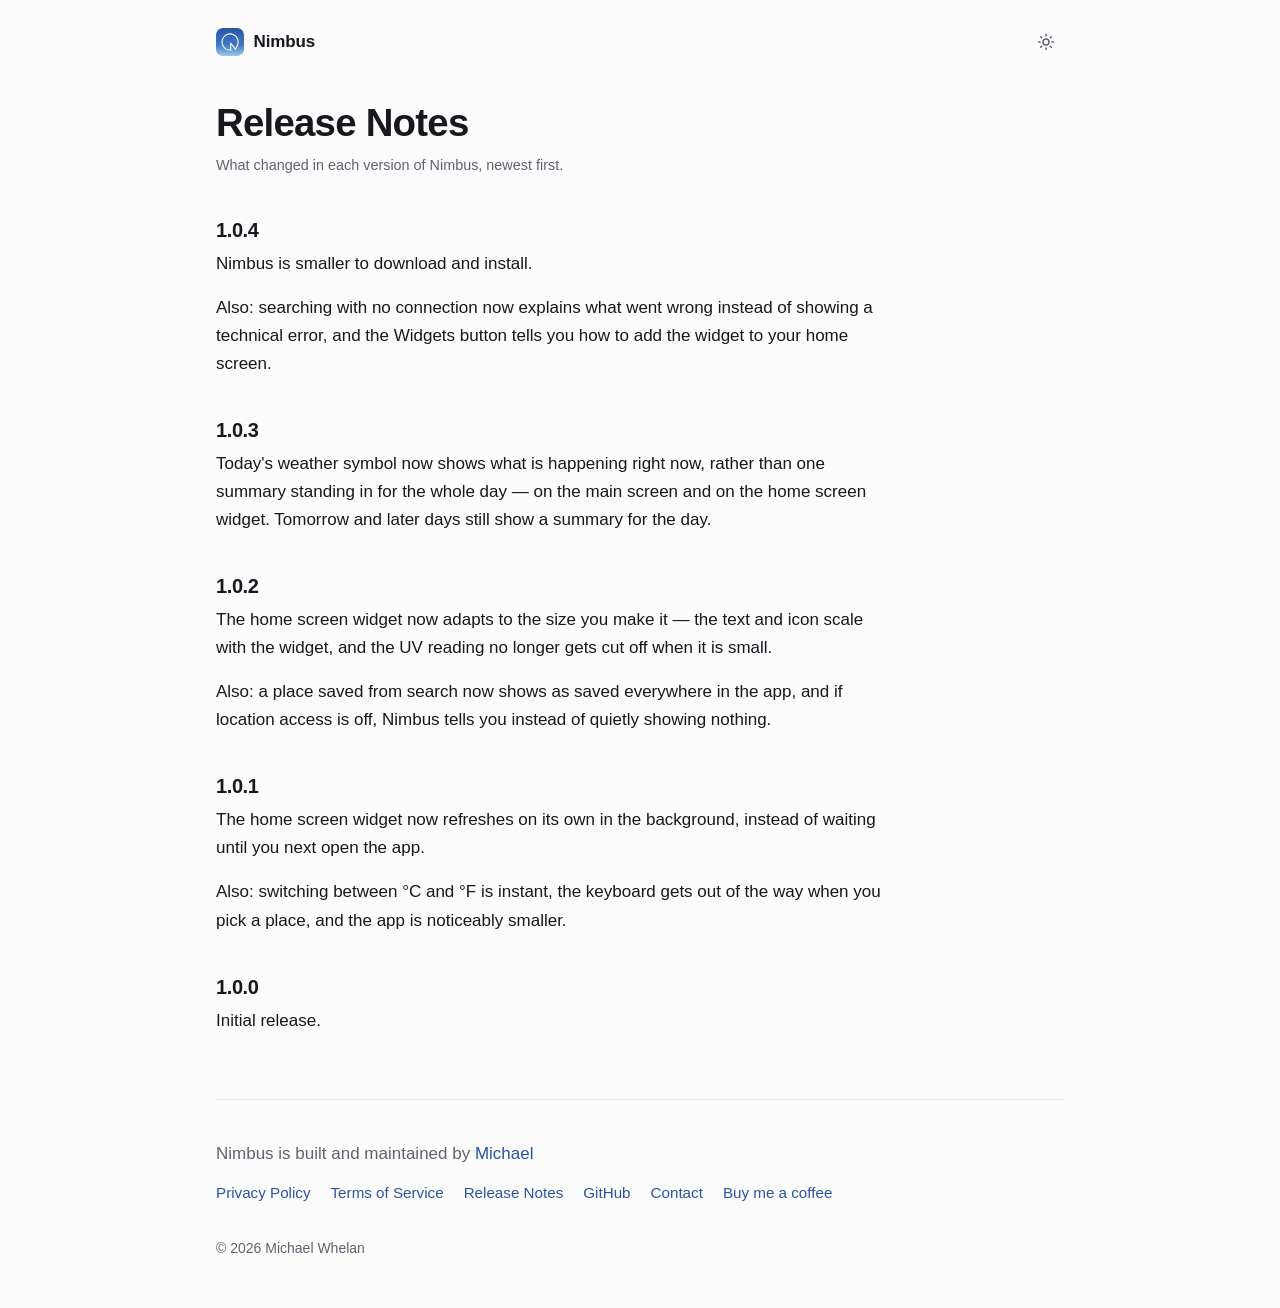
==== releases/index.html @ 6b31c6f6 "Add a release notes page listing each version, newest first" ====
<!doctype html>
<html lang="en">
  <head>
    <meta charset="utf-8" />
    <meta name="viewport" content="width=device-width, initial-scale=1" />

    <title>Release Notes — Nimbus</title>
    <meta
      name="description"
      content="What changed in each release of the Nimbus weather app, newest first."
    />
    <link rel="canonical" href="https://nimbus.michaelwhelan.dev/releases/" />
    <meta name="robots" content="index, follow" />

    <meta name="theme-color" content="#0a1937" />
    <link rel="icon" href="/img/nimbus-icon.svg" type="image/svg+xml" />
    <link rel="stylesheet" href="/styles.css" />

    <script>
      (function () {
        try {
          var saved = localStorage.getItem("theme");
          var dark = saved
            ? saved === "dark"
            : matchMedia("(prefers-color-scheme: dark)").matches;
          document.documentElement.classList.toggle("dark", dark);
        } catch (e) {}
      })();
    </script>
  </head>

  <body>
    <a class="skip" href="#main">Skip to content</a>

    <div class="page">
      <div class="toolbar">
        <a class="brand" href="/">
          <img src="/img/nimbus-icon.svg" alt="" />
          Nimbus
        </a>
        <button id="theme-toggle" type="button" aria-label="Switch theme">
          <svg class="icon-sun" viewBox="0 0 24 24" aria-hidden="true">
            <circle cx="12" cy="12" r="4" />
            <path
              d="M12 2v2M12 20v2M4.9 4.9l1.4 1.4M17.7 17.7l1.4 1.4M2 12h2M20 12h2M4.9 19.1l1.4-1.4M17.7 6.3l1.4-1.4"
            />
          </svg>
          <svg class="icon-moon" viewBox="0 0 24 24" aria-hidden="true">
            <path d="M21 12.8A9 9 0 1 1 11.2 3a7 7 0 0 0 9.8 9.8z" />
          </svg>
        </button>
      </div>

      <main id="main" class="policy">
        <h1>Release Notes</h1>
        <p class="updated">What changed in each version of Nimbus, newest first.</p>

        <h2 id="v1.0.4">1.0.4</h2>
        <p>Nimbus is smaller to download and install.</p>
        <p>
          Also: searching with no connection now explains what went wrong instead of
          showing a technical error, and the Widgets button tells you how to add the widget
          to your home screen.
        </p>

        <h2 id="v1.0.3">1.0.3</h2>
        <p>
          Today's weather symbol now shows what is happening right now, rather than one
          summary standing in for the whole day — on the main screen and on the home screen
          widget. Tomorrow and later days still show a summary for the day.
        </p>

        <h2 id="v1.0.2">1.0.2</h2>
        <p>
          The home screen widget now adapts to the size you make it — the text and icon
          scale with the widget, and the UV reading no longer gets cut off when it is small.
        </p>
        <p>
          Also: a place saved from search now shows as saved everywhere in the app, and if
          location access is off, Nimbus tells you instead of quietly showing nothing.
        </p>

        <h2 id="v1.0.1">1.0.1</h2>
        <p>
          The home screen widget now refreshes on its own in the background, instead of
          waiting until you next open the app.
        </p>
        <p>
          Also: switching between °C and °F is instant, the keyboard gets out of the way
          when you pick a place, and the app is noticeably smaller.
        </p>

        <h2 id="v1.0.0">1.0.0</h2>
        <p>Initial release.</p>
      </main>

      <footer>
        <p class="footer-note">Nimbus is built and maintained by <a href="https://michaelwhelan.dev">Michael</a></p>
        <nav class="links" aria-label="Footer">
          <a href="/policies/privacy/">Privacy Policy</a>
          <a href="/policies/terms/">Terms of Service</a>
          <a href="/releases/">Release Notes</a>
          <a href="https://github.com/michael-whelan">GitHub</a>
          <a href="mailto:nimbus@michaelwhelan.dev">Contact</a>
          <a href="https://buymeacoffee.com/michaelhw">Buy me a coffee</a>
        </nav>
        <p class="copyright">© <span id="year">2026</span> Michael Whelan</p>
      </footer>
    </div>

    <script>
      document.getElementById("year").textContent = new Date().getFullYear();

      document.getElementById("theme-toggle").addEventListener("click", function () {
        var dark = document.documentElement.classList.toggle("dark");
        try {
          localStorage.setItem("theme", dark ? "dark" : "light");
        } catch (e) {}
      });
    </script>
  </body>
</html>
---- styles.css ----
/* ---------- Theme ---------- */
/* Accents come from the app's own brand: #2B54A6 is the adaptive-icon blue and
   #0A1937 the splash navy. The UV ramp is reused verbatim from
   src/common/theme/colors.ts so the site and the app agree on what a UV
   number looks like. */
:root {
  --bg: #fcfcfd;
  --fg: #16181d;
  --muted: #5e636e;
  --card: #ffffff;
  --border: #e4e6eb;
  --accent: #2b54a6;
  --brand-navy: #0a1937;
  --uv-low: #7bc67e;
  --uv-moderate: #e8d44d;
  --uv-high: #f5a623;
  --uv-very-high: #e85d4c;
  --radius: 12px;
  --measure: 42rem; /* ~700px reading column */
}

html.dark {
  --bg: #0f1116;
  --fg: #f3f4f7;
  --muted: #9aa0ad;
  --card: #171a21;
  --border: #272b35;
  --accent: #8fb3ef;
}

/* ---------- Base ---------- */
*,
*::before,
*::after {
  box-sizing: border-box;
}

body {
  margin: 0;
  background: var(--bg);
  color: var(--fg);
  font-family:
    "Inter", -apple-system, BlinkMacSystemFont, "Segoe UI", Roboto, Helvetica, Arial,
    sans-serif;
  font-size: 17px;
  line-height: 1.65;
  -webkit-font-smoothing: antialiased;
}

h1,
h2,
h3 {
  line-height: 1.2;
  letter-spacing: -0.02em;
  margin: 0;
}

p {
  margin: 0 0 1rem;
  max-width: var(--measure);
}

img {
  max-width: 100%;
  display: block;
}

a {
  color: var(--accent);
  text-decoration: none;
  text-underline-offset: 3px;
}

a:hover {
  text-decoration: underline;
}

:focus-visible {
  outline: 2px solid var(--accent);
  outline-offset: 3px;
  border-radius: 4px;
}

.skip {
  position: absolute;
  left: -9999px;
}

.skip:focus {
  left: 1.5rem;
  top: 1rem;
  z-index: 10;
  padding: 0.5rem 0.75rem;
  background: var(--card);
  border: 1px solid var(--border);
  border-radius: 8px;
}

/* ---------- Layout ---------- */
.page {
  max-width: 56rem;
  margin: 0 auto;
  padding: 0 1.5rem;
}

.toolbar {
  display: flex;
  justify-content: space-between;
  align-items: center;
  padding-top: 1.5rem;
}

/* Wordmark in the toolbar, so every page has a way back to the landing page. */
.brand {
  display: inline-flex;
  align-items: center;
  gap: 0.6rem;
  color: var(--fg);
  font-weight: 600;
  letter-spacing: -0.01em;
}

.brand:hover {
  text-decoration: none;
}

.brand img {
  width: 28px;
  height: 28px;
  border-radius: 7px;
}

#theme-toggle {
  display: inline-flex;
  align-items: center;
  justify-content: center;
  width: 36px;
  height: 36px;
  padding: 0;
  border: 0;
  border-radius: 8px;
  background: transparent;
  color: var(--muted);
  cursor: pointer;
}

#theme-toggle:hover {
  color: var(--fg);
  background: var(--border);
}

#theme-toggle svg {
  width: 18px;
  height: 18px;
  fill: none;
  stroke: currentColor;
  stroke-width: 2;
  stroke-linecap: round;
  stroke-linejoin: round;
}

/* The sun shows in light mode (click for dark) and the moon in dark mode. */
.icon-moon {
  display: none;
}

html.dark .icon-sun {
  display: none;
}

html.dark .icon-moon {
  display: inline;
}

/* ---------- Hero ---------- */
.hero {
  padding: 3rem 0 0;
  display: grid;
  grid-template-columns: 1fr;
  gap: 2rem;
  align-items: center;
}

@media (min-width: 48rem) {
  .hero {
    grid-template-columns: 1.15fr 0.85fr;
    padding-top: 4rem;
  }
}

.hero h1 {
  font-size: clamp(2.25rem, 6vw, 3rem);
  font-weight: 700;
}

.hero .lede {
  font-size: 1.125rem;
  color: var(--muted);
  margin-top: 1rem;
}

.hero-art img {
  width: min(100%, 320px);
  margin: 0 auto;
  border-radius: 22px;
  border: 1px solid var(--border);
}

/* ---------- Content ---------- */
main {
  padding-top: 1rem;
}

section {
  margin-top: 3.5rem;
}

section h2 {
  font-size: 1.5rem;
  font-weight: 600;
  margin-bottom: 0.75rem;
}

.features {
  display: grid;
  grid-template-columns: repeat(auto-fit, minmax(15rem, 1fr));
  gap: 1rem;
  margin-top: 1.5rem;
  padding: 0;
  list-style: none;
}

.features li {
  background: var(--card);
  border: 1px solid var(--border);
  border-radius: var(--radius);
  padding: 1.25rem;
}

.features h3 {
  font-size: 1.05rem;
  font-weight: 600;
  margin-bottom: 0.35rem;
}

.features p {
  color: var(--muted);
  font-size: 0.95rem;
  margin: 0;
}

/* The UV ramp, shown as the swatches the app actually uses. */
.uv-ramp {
  display: flex;
  gap: 0.35rem;
  margin-top: 1rem;
}

.uv-ramp span {
  height: 6px;
  flex: 1;
  border-radius: 3px;
}

.uv-ramp span:nth-child(1) {
  background: var(--uv-low);
}
.uv-ramp span:nth-child(2) {
  background: var(--uv-moderate);
}
.uv-ramp span:nth-child(3) {
  background: var(--uv-high);
}
.uv-ramp span:nth-child(4) {
  background: var(--uv-very-high);
}

/* ---------- Policy pages ---------- */
.policy {
  padding-top: 2.5rem;
}

.policy h1 {
  font-size: clamp(1.9rem, 5vw, 2.4rem);
  font-weight: 700;
}

.policy .updated {
  color: var(--muted);
  font-size: 0.9rem;
  margin-top: 0.5rem;
}

.policy h2 {
  font-size: 1.25rem;
  font-weight: 600;
  margin-top: 2.5rem;
  margin-bottom: 0.5rem;
}

.policy ul {
  max-width: var(--measure);
  padding-left: 1.25rem;
  margin: 0 0 1rem;
}

.policy li {
  margin-bottom: 0.4rem;
}

/* ---------- Footer ---------- */
footer {
  margin-top: 4rem;
  padding: 2.5rem 0 3rem;
  border-top: 1px solid var(--border);
}

.footer-note {
  color: var(--muted);
  margin: 0;
}

.links {
  display: flex;
  flex-wrap: wrap;
  gap: 1.25rem;
  font-size: 0.95rem;
  margin-top: 0.75rem;
}

.copyright {
  margin: 2rem 0 0;
  font-size: 0.875rem;
  color: var(--muted);
}
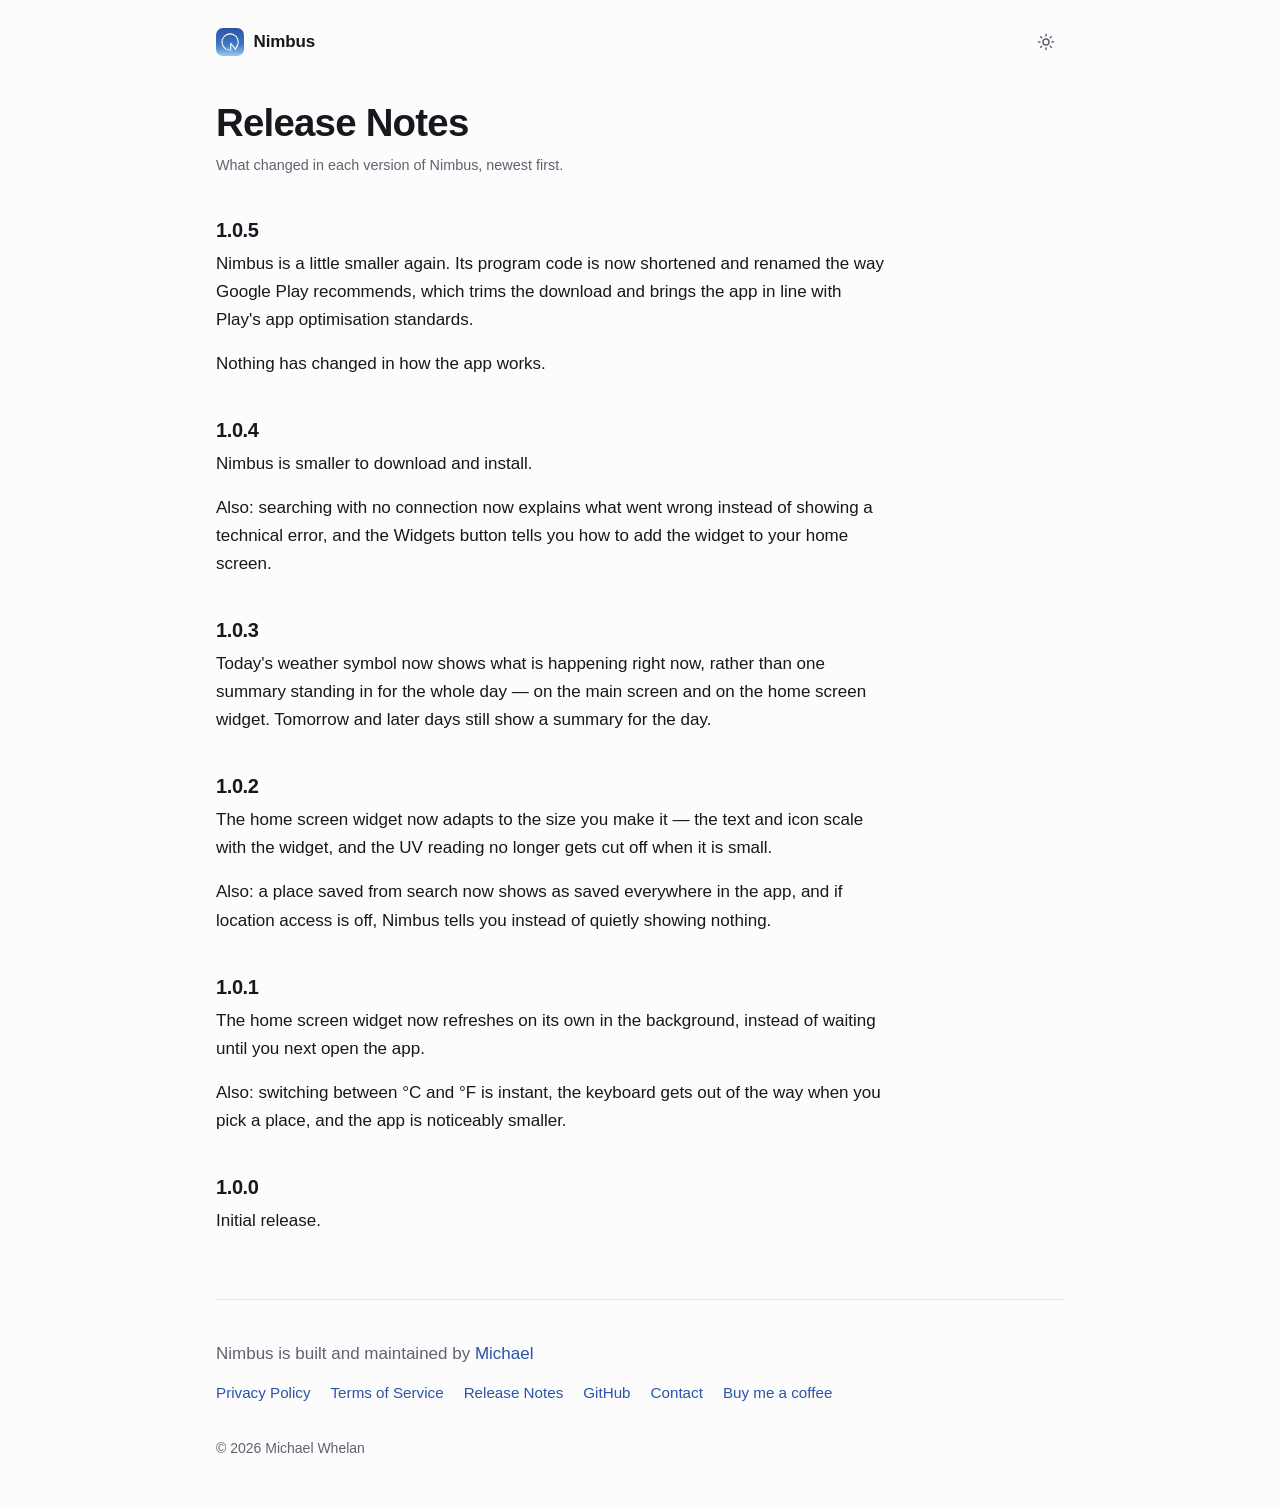
==== commit 3b503ea2: "Add 1.0.5 to the release notes page Matches the en-GB copy in the app repo's store/release-notes-1.0" ====
--- a/releases/index.html
+++ b/releases/index.html
@@ -54,6 +54,14 @@
       <main id="main" class="policy">
         <h1>Release Notes</h1>
         <p class="updated">What changed in each version of Nimbus, newest first.</p>
+
+        <h2 id="v1.0.5">1.0.5</h2>
+        <p>
+          Nimbus is a little smaller again. Its program code is now shortened and renamed
+          the way Google Play recommends, which trims the download and brings the app in
+          line with Play's app optimisation standards.
+        </p>
+        <p>Nothing has changed in how the app works.</p>
 
         <h2 id="v1.0.4">1.0.4</h2>
         <p>Nimbus is smaller to download and install.</p>
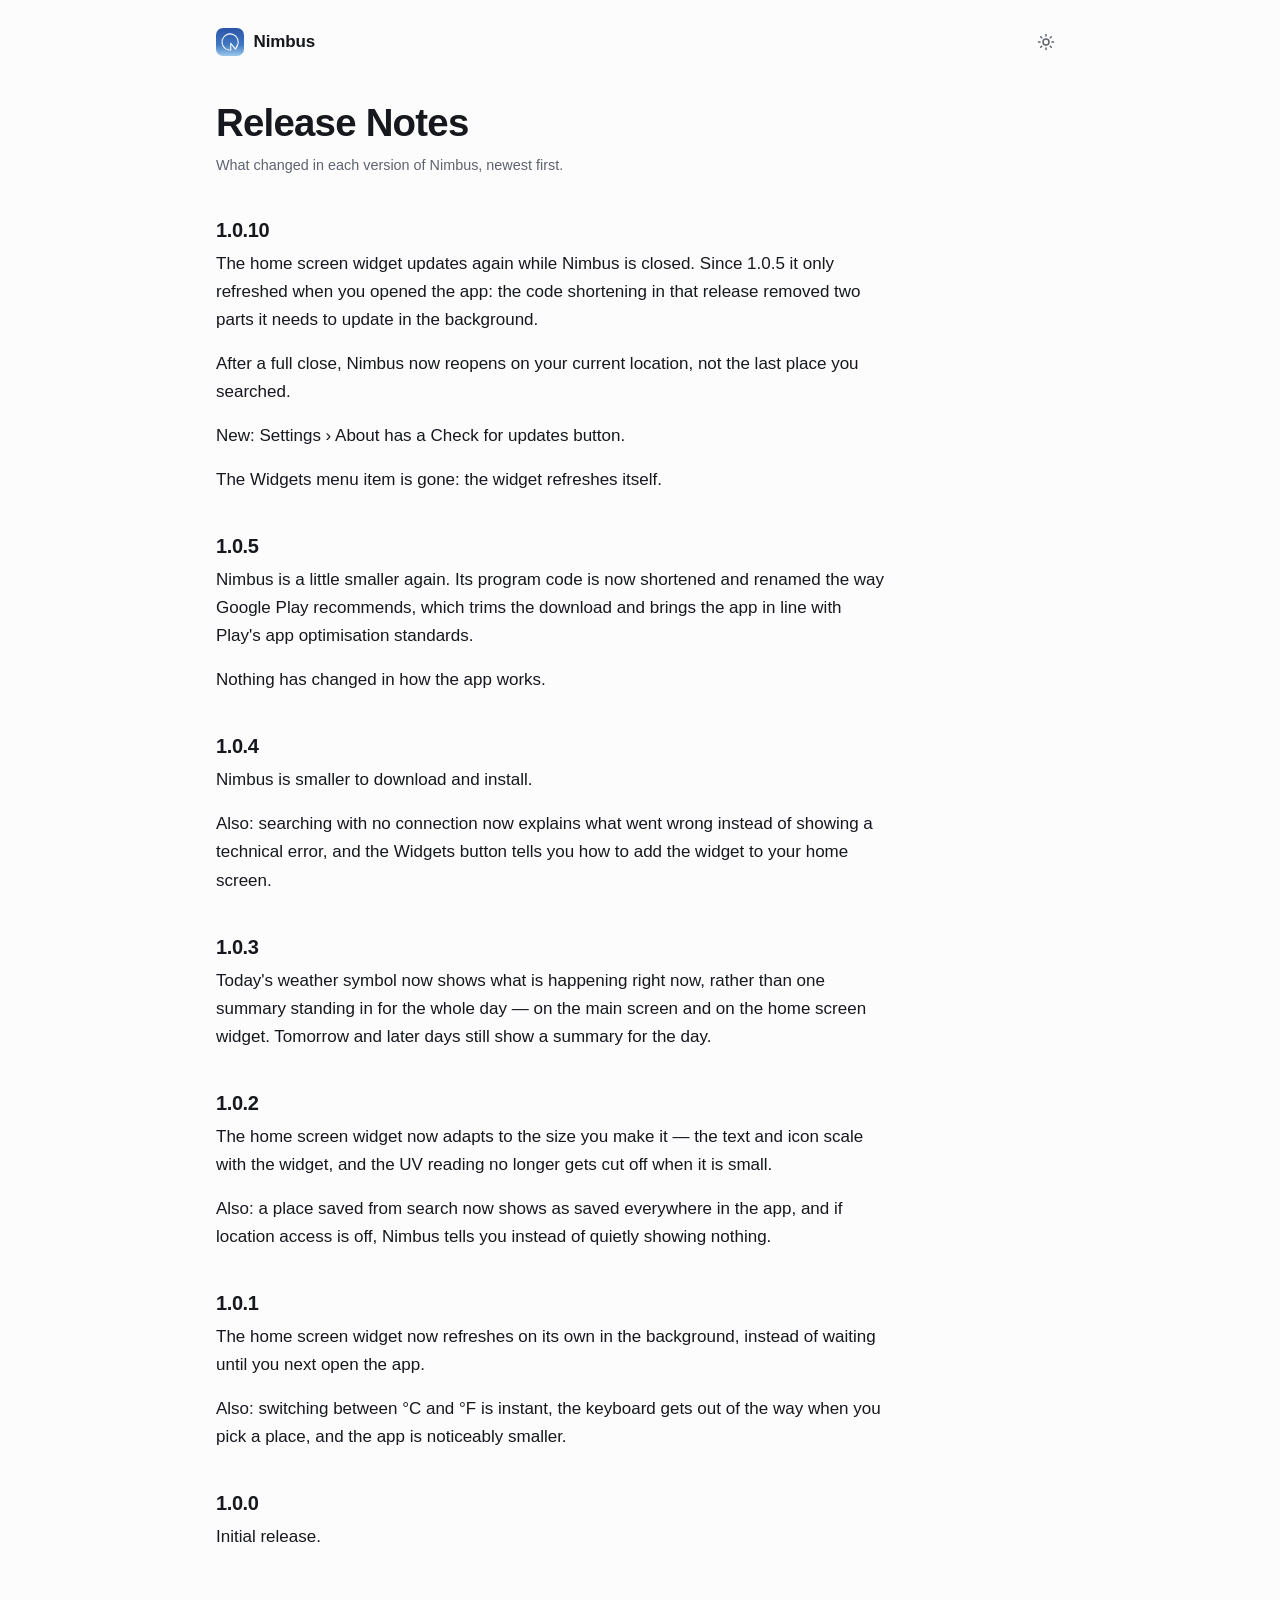
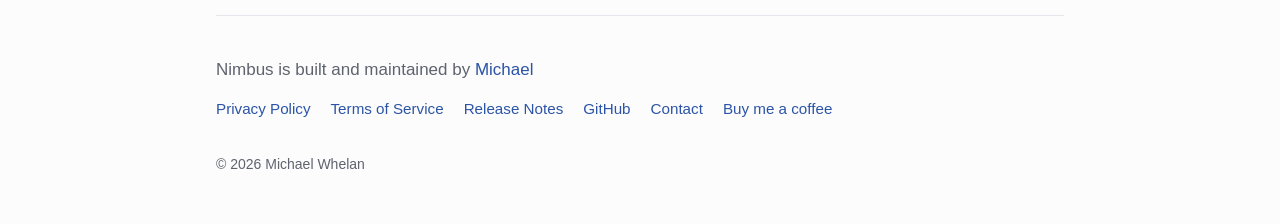
==== commit ab453141: "Add 1.0.10 to the release notes page - Matches the en-GB copy in store/release-notes-1.0.10.md" ====
--- a/releases/index.html
+++ b/releases/index.html
@@ -54,6 +54,19 @@
       <main id="main" class="policy">
         <h1>Release Notes</h1>
         <p class="updated">What changed in each version of Nimbus, newest first.</p>
+
+        <h2 id="v1.0.10">1.0.10</h2>
+        <p>
+          The home screen widget updates again while Nimbus is closed. Since 1.0.5 it only
+          refreshed when you opened the app: the code shortening in that release removed two
+          parts it needs to update in the background.
+        </p>
+        <p>
+          After a full close, Nimbus now reopens on your current location, not the last place
+          you searched.
+        </p>
+        <p>New: Settings › About has a Check for updates button.</p>
+        <p>The Widgets menu item is gone: the widget refreshes itself.</p>
 
         <h2 id="v1.0.5">1.0.5</h2>
         <p>
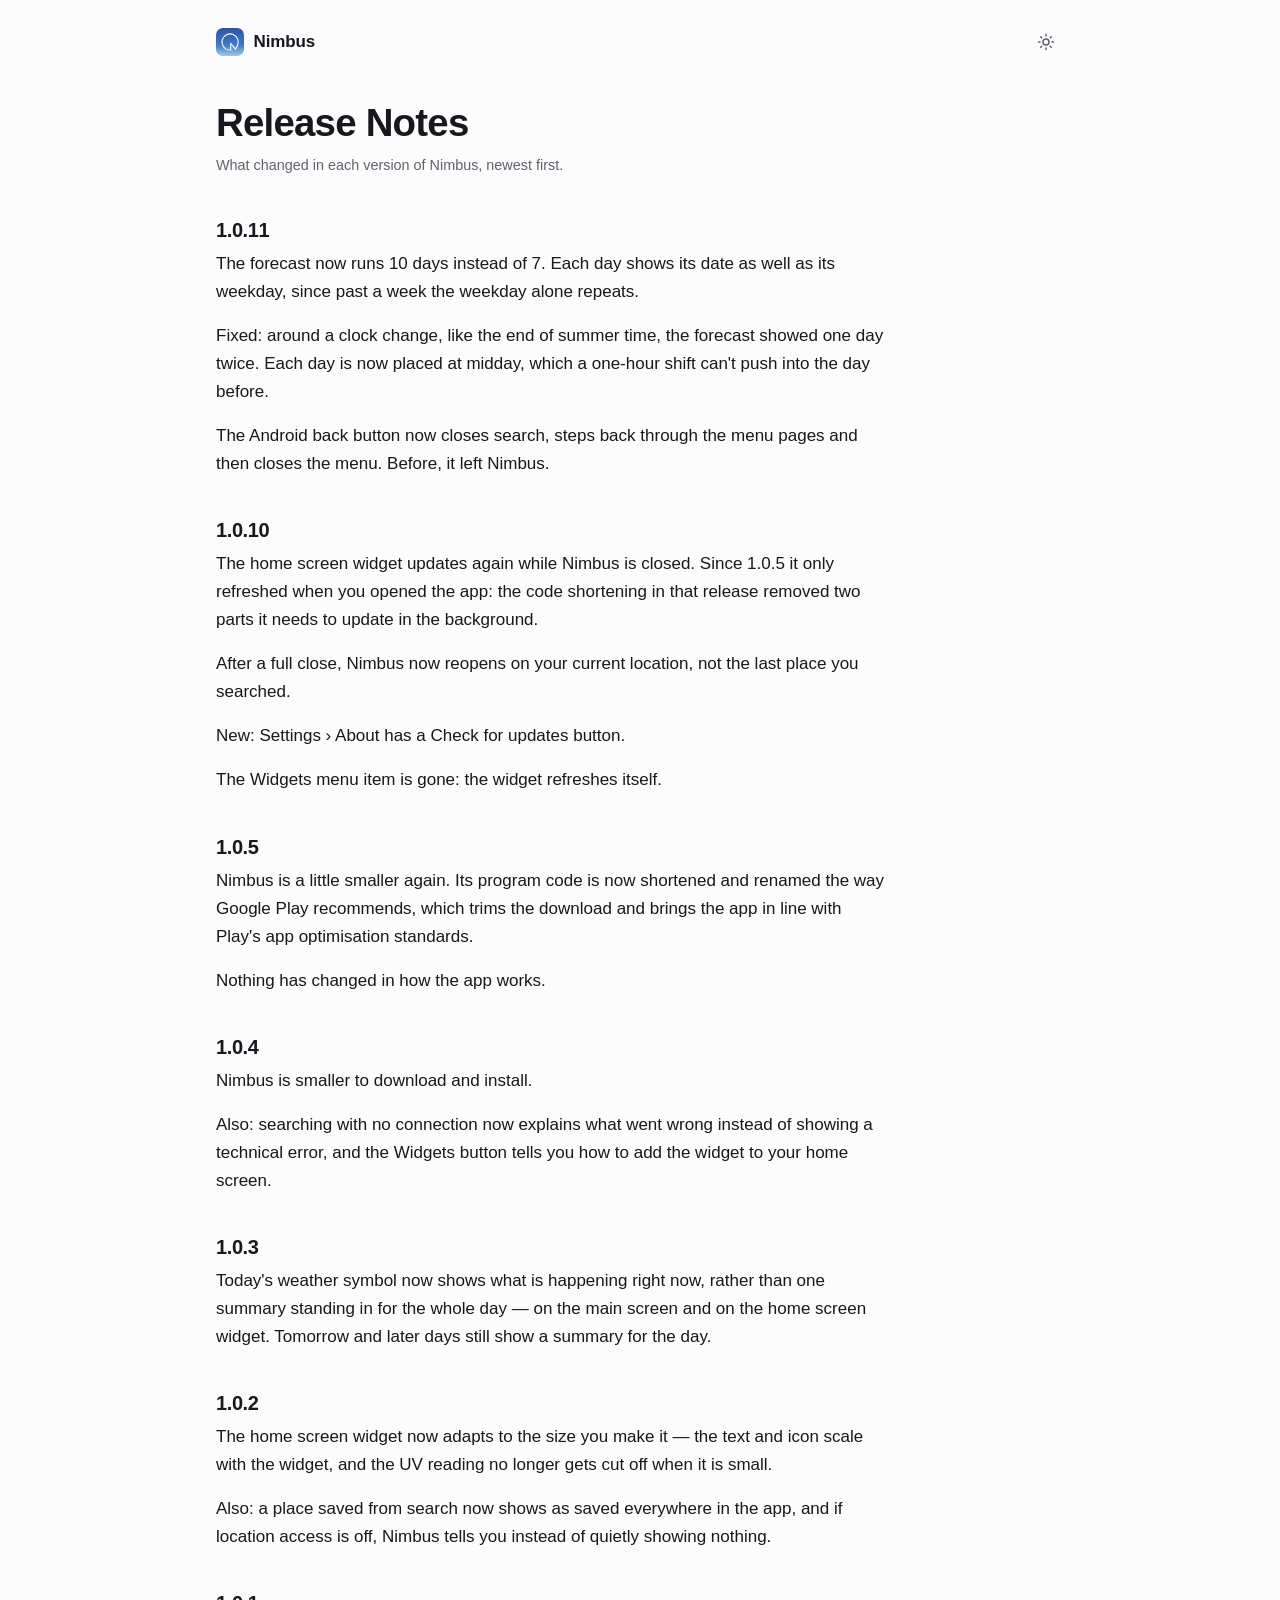
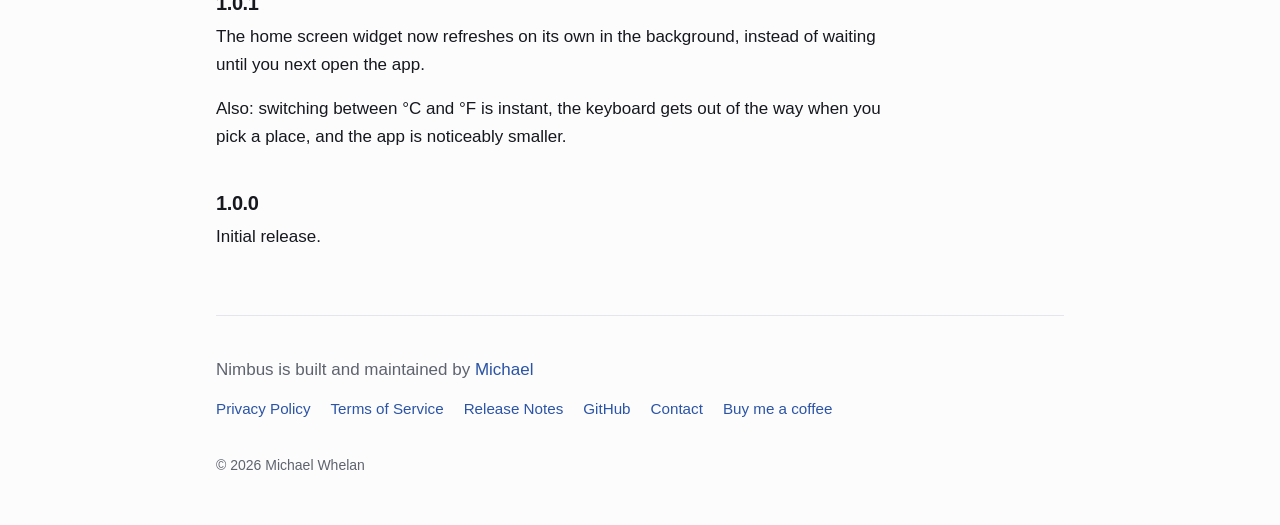
==== commit ac56a983: "Add 1.0.11 to the release notes page" ====
--- a/releases/index.html
+++ b/releases/index.html
@@ -54,6 +54,21 @@
       <main id="main" class="policy">
         <h1>Release Notes</h1>
         <p class="updated">What changed in each version of Nimbus, newest first.</p>
+
+        <h2 id="v1.0.11">1.0.11</h2>
+        <p>
+          The forecast now runs 10 days instead of 7. Each day shows its date as well as its
+          weekday, since past a week the weekday alone repeats.
+        </p>
+        <p>
+          Fixed: around a clock change, like the end of summer time, the forecast showed one
+          day twice. Each day is now placed at midday, which a one-hour shift can't push into
+          the day before.
+        </p>
+        <p>
+          The Android back button now closes search, steps back through the menu pages and
+          then closes the menu. Before, it left Nimbus.
+        </p>
 
         <h2 id="v1.0.10">1.0.10</h2>
         <p>
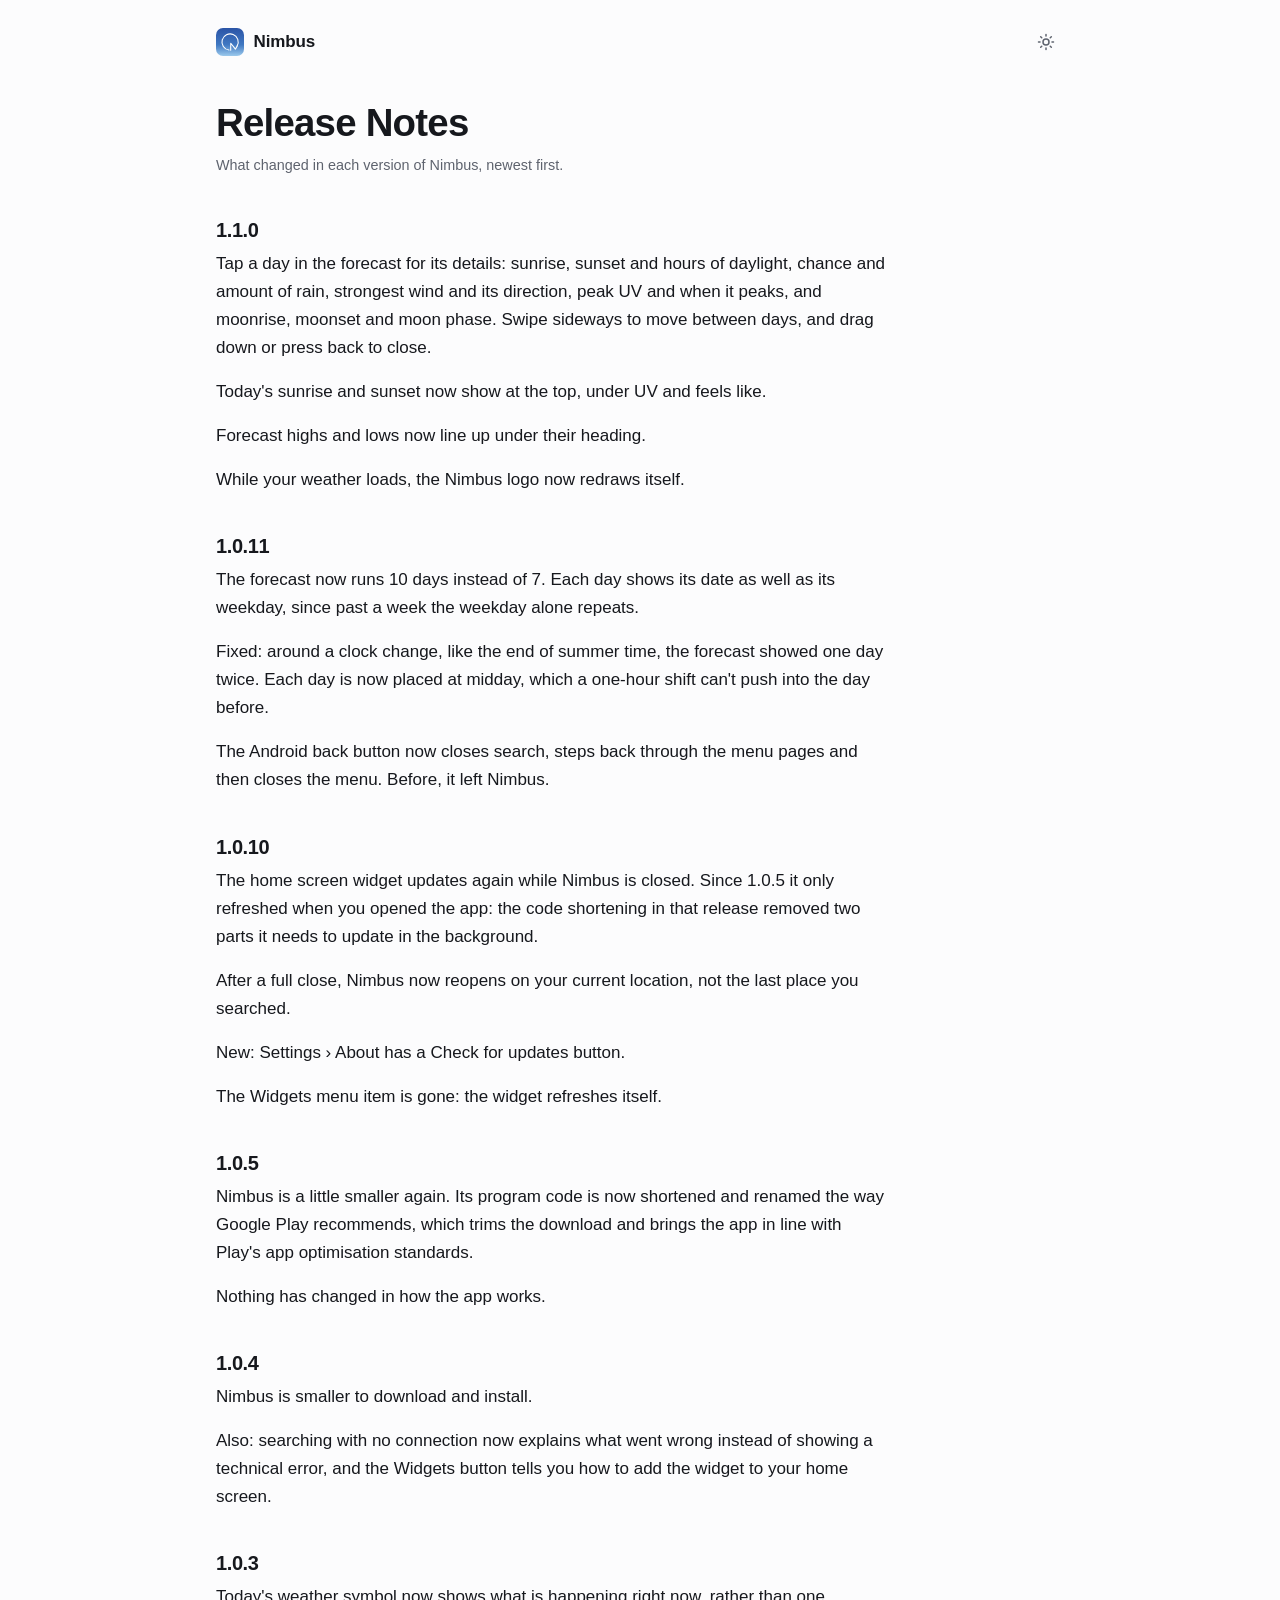
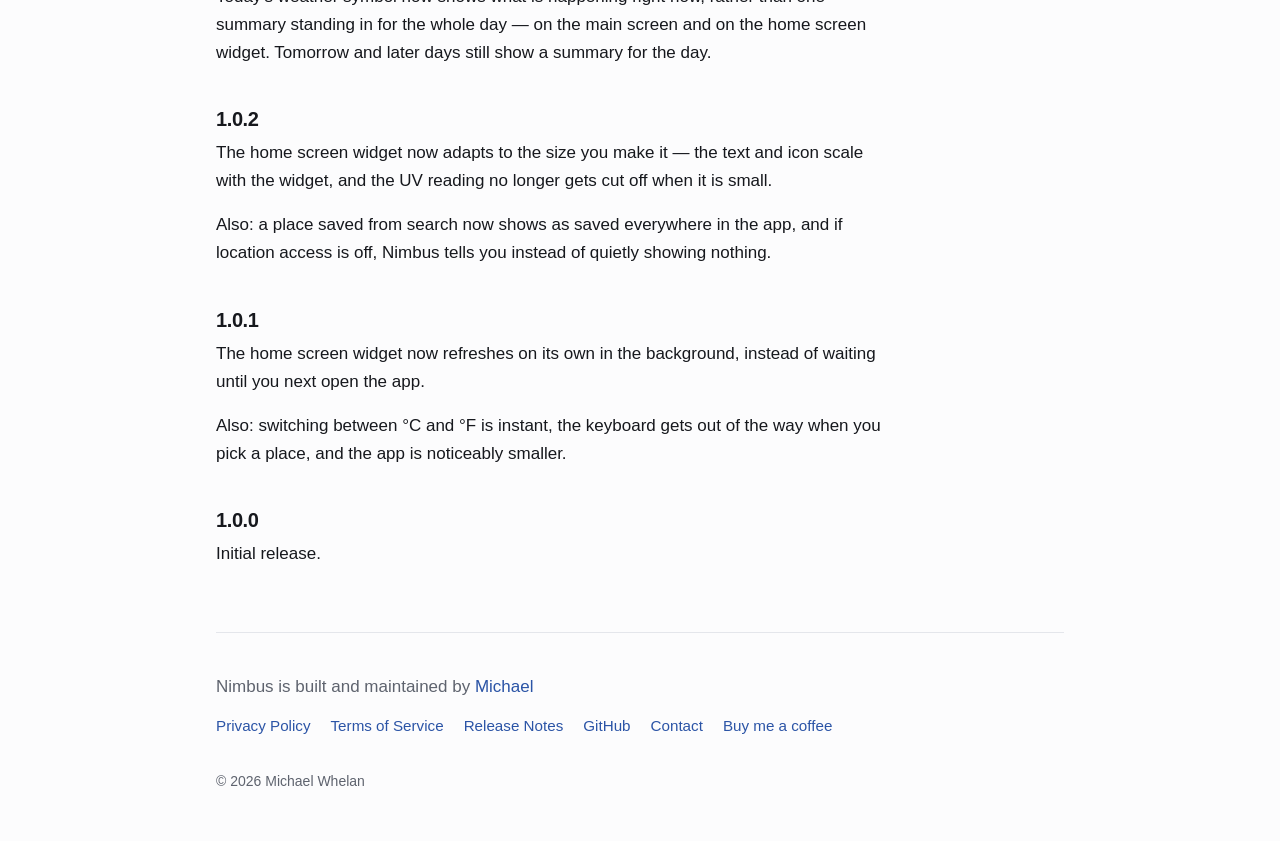
==== commit ebdbe954: "Add 1.1.0 to the release notes page" ====
--- a/releases/index.html
+++ b/releases/index.html
@@ -54,6 +54,17 @@
       <main id="main" class="policy">
         <h1>Release Notes</h1>
         <p class="updated">What changed in each version of Nimbus, newest first.</p>
+
+        <h2 id="v1.1.0">1.1.0</h2>
+        <p>
+          Tap a day in the forecast for its details: sunrise, sunset and hours of daylight,
+          chance and amount of rain, strongest wind and its direction, peak UV and when it
+          peaks, and moonrise, moonset and moon phase. Swipe sideways to move between days,
+          and drag down or press back to close.
+        </p>
+        <p>Today's sunrise and sunset now show at the top, under UV and feels like.</p>
+        <p>Forecast highs and lows now line up under their heading.</p>
+        <p>While your weather loads, the Nimbus logo now redraws itself.</p>
 
         <h2 id="v1.0.11">1.0.11</h2>
         <p>
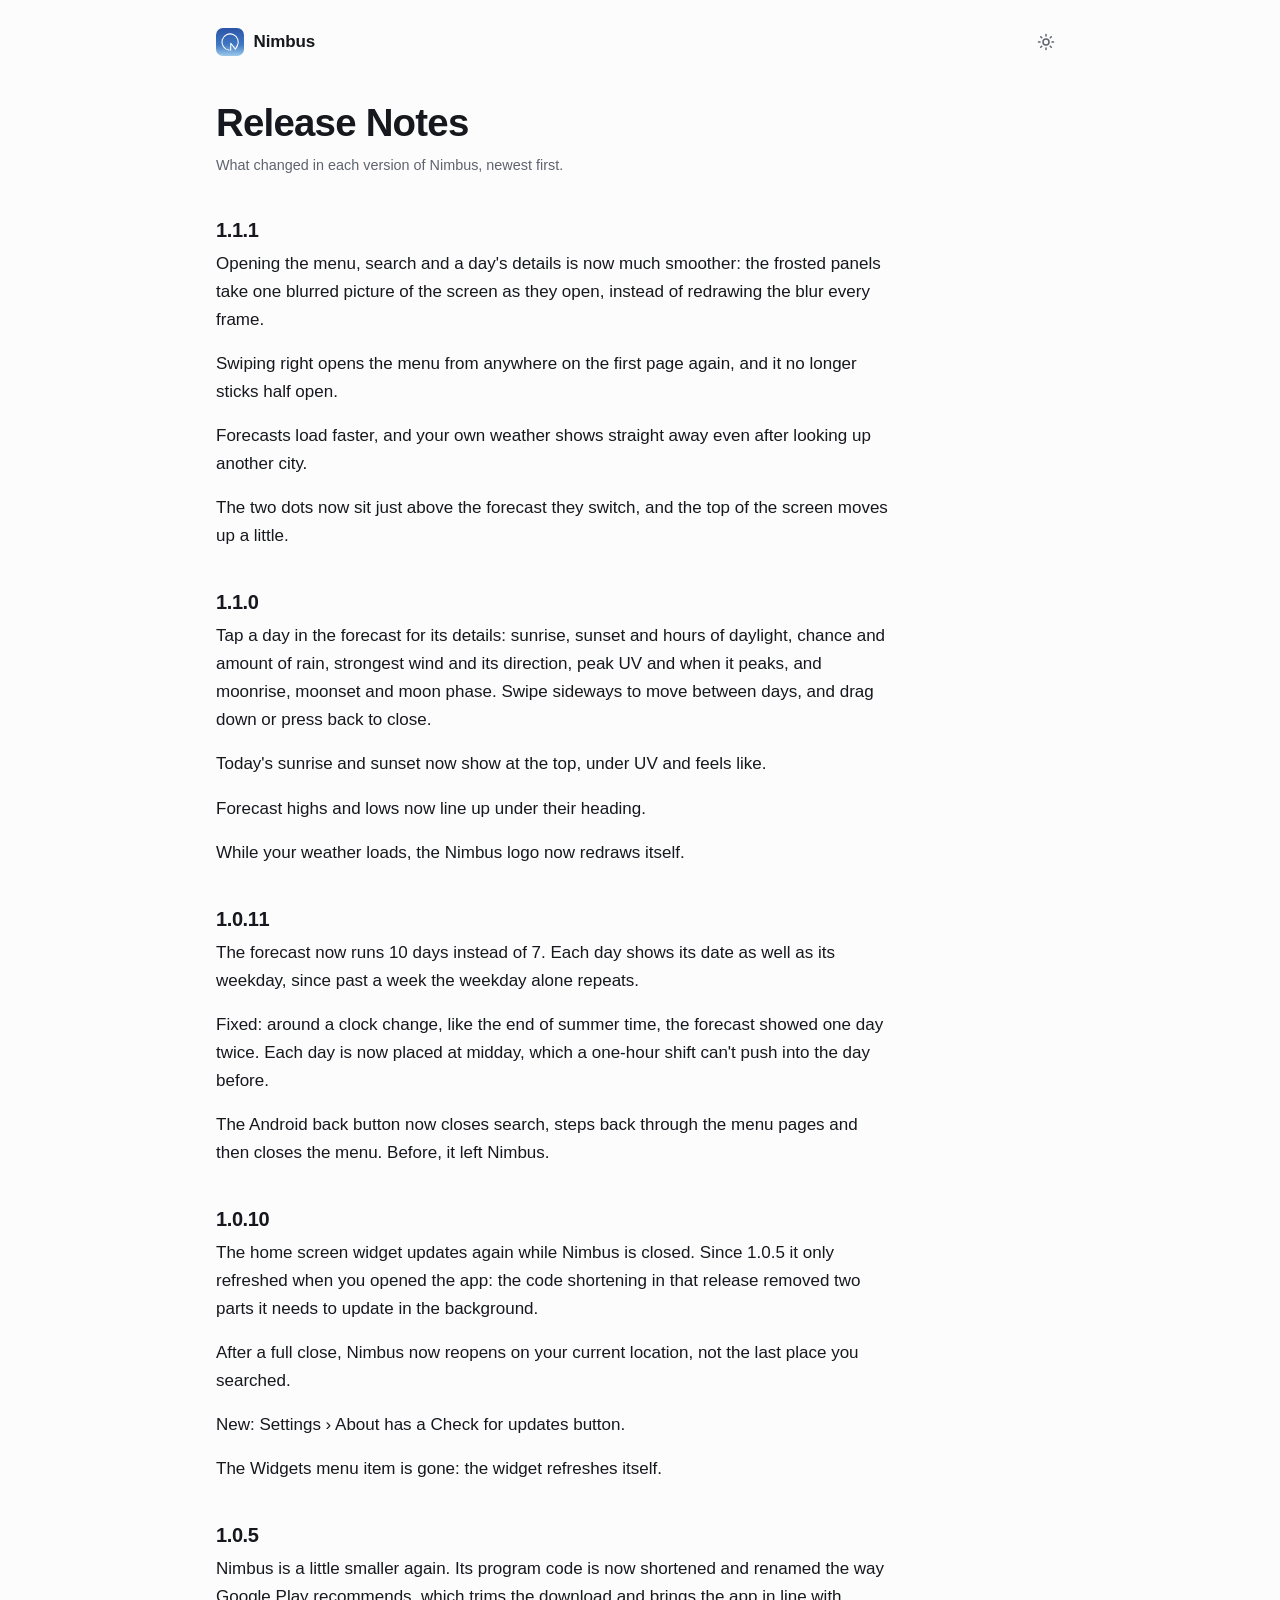
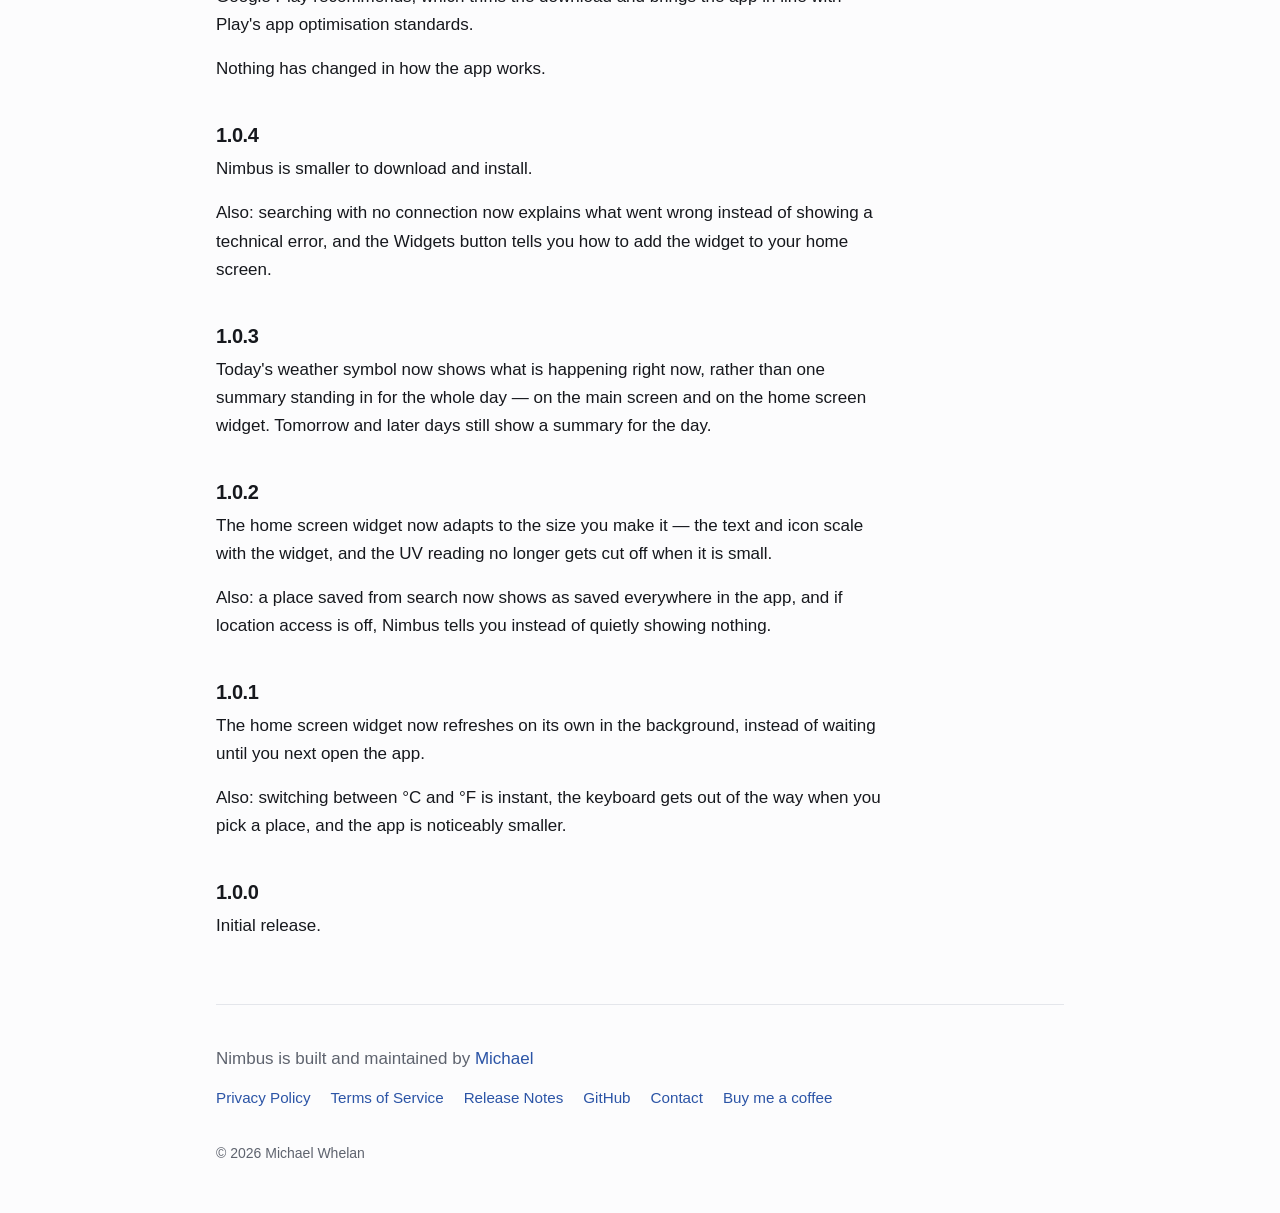
==== commit b51957a7: "Add 1.1.1 to the release notes page" ====
--- a/releases/index.html
+++ b/releases/index.html
@@ -54,6 +54,25 @@
       <main id="main" class="policy">
         <h1>Release Notes</h1>
         <p class="updated">What changed in each version of Nimbus, newest first.</p>
+
+        <h2 id="v1.1.1">1.1.1</h2>
+        <p>
+          Opening the menu, search and a day's details is now much smoother: the frosted panels
+          take one blurred picture of the screen as they open, instead of redrawing the blur
+          every frame.
+        </p>
+        <p>
+          Swiping right opens the menu from anywhere on the first page again, and it no longer
+          sticks half open.
+        </p>
+        <p>
+          Forecasts load faster, and your own weather shows straight away even after looking up
+          another city.
+        </p>
+        <p>
+          The two dots now sit just above the forecast they switch, and the top of the screen
+          moves up a little.
+        </p>
 
         <h2 id="v1.1.0">1.1.0</h2>
         <p>
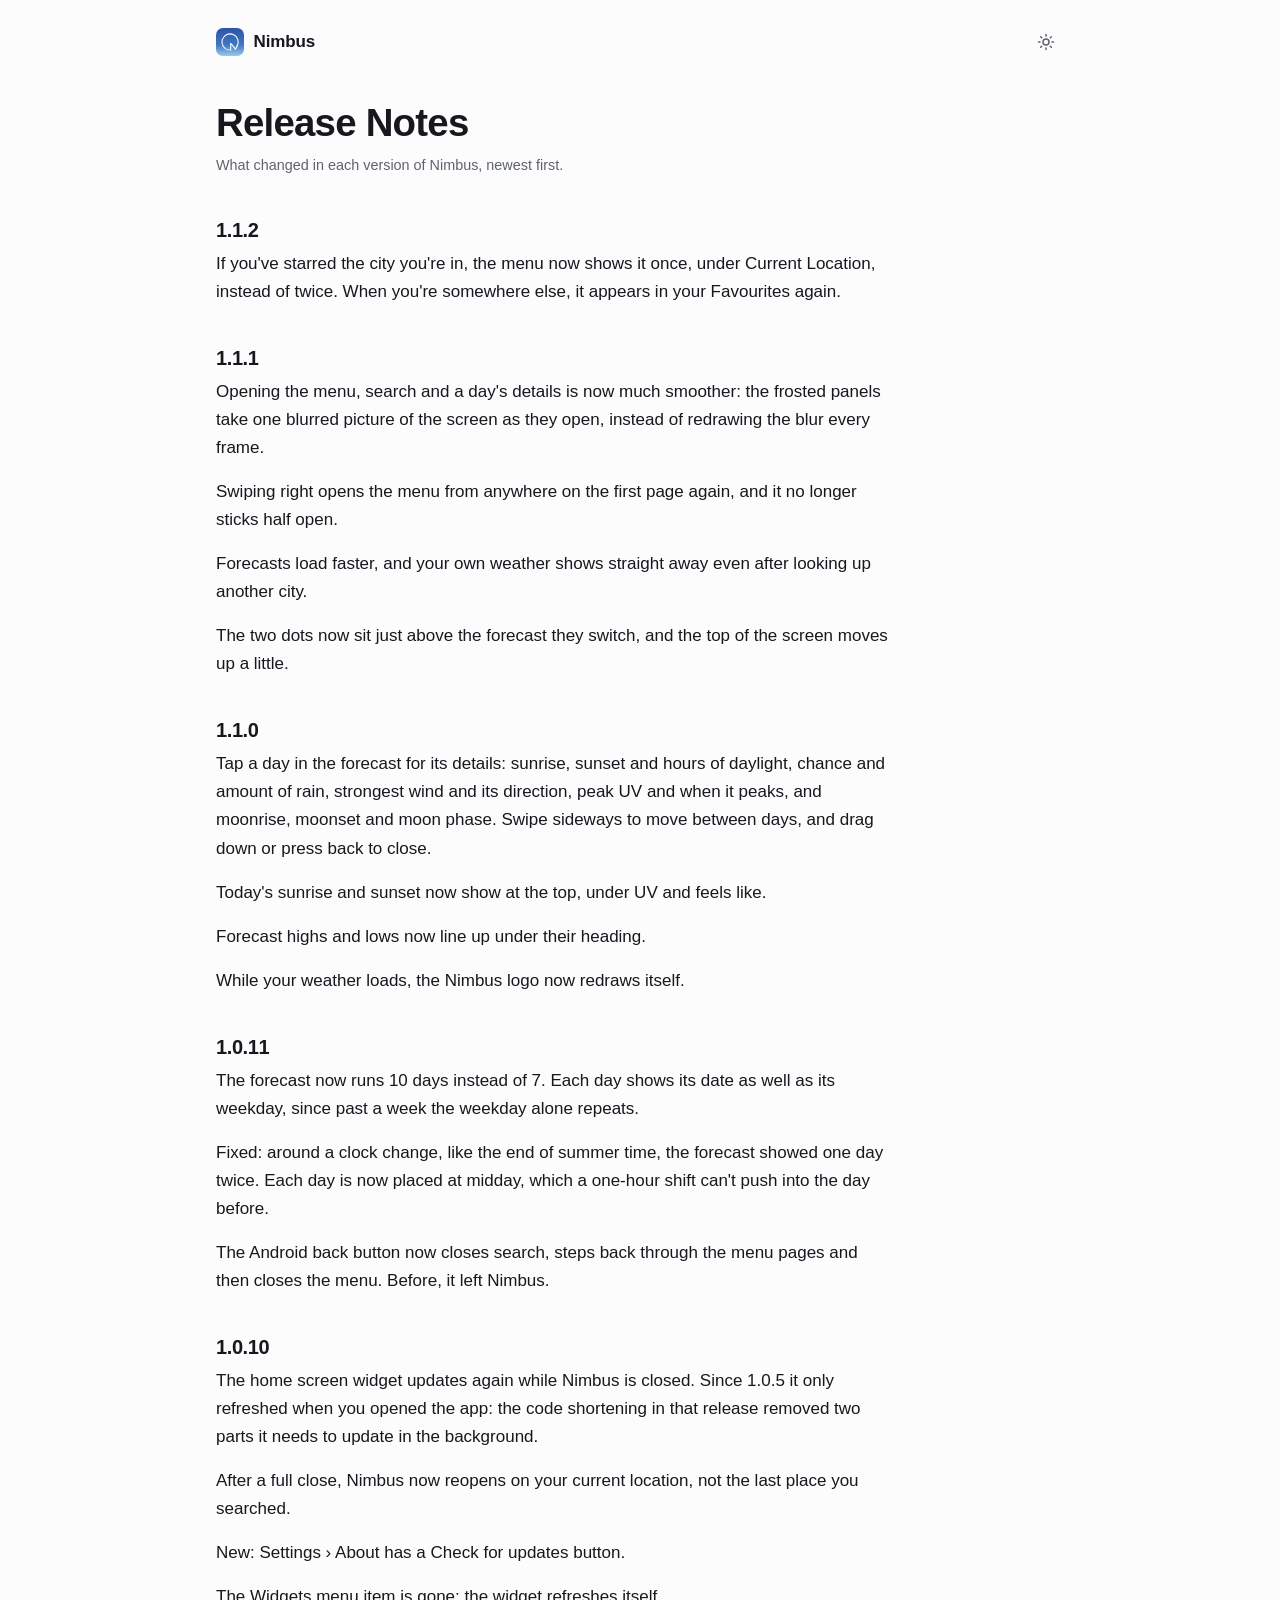
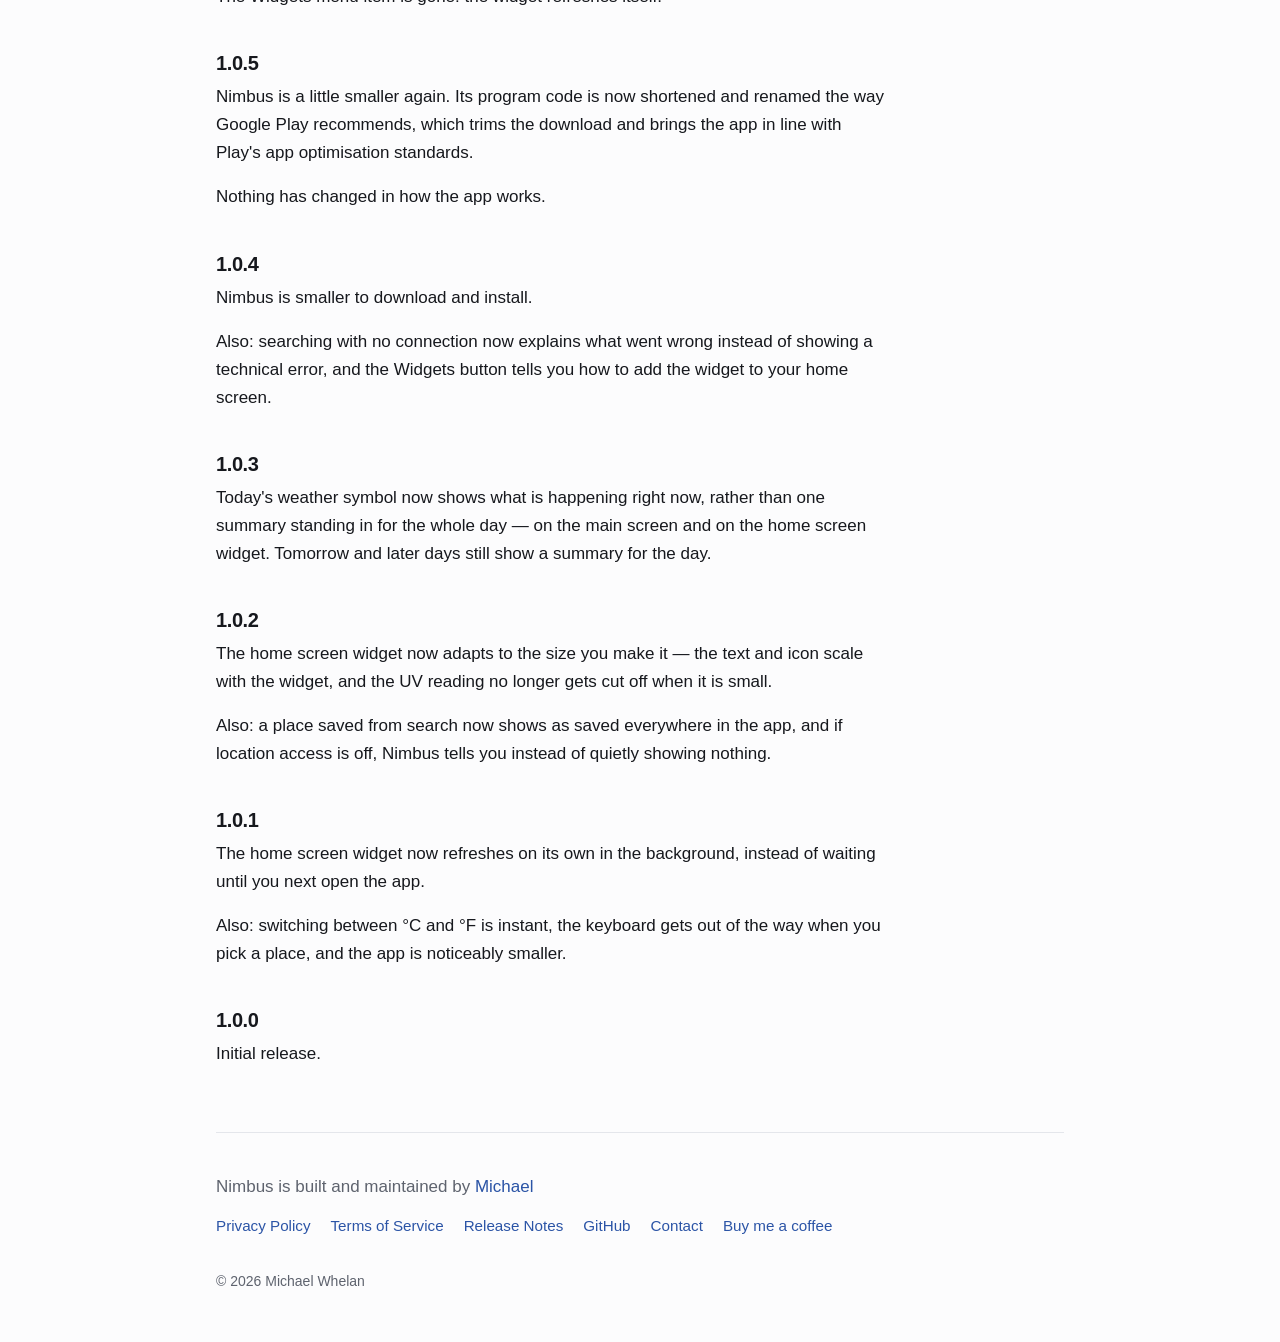
==== commit ecab12a5: "Add 1.1.2 to the release notes page" ====
--- a/releases/index.html
+++ b/releases/index.html
@@ -54,6 +54,13 @@
       <main id="main" class="policy">
         <h1>Release Notes</h1>
         <p class="updated">What changed in each version of Nimbus, newest first.</p>
+
+        <h2 id="v1.1.2">1.1.2</h2>
+        <p>
+          If you've starred the city you're in, the menu now shows it once, under Current
+          Location, instead of twice. When you're somewhere else, it appears in your Favourites
+          again.
+        </p>
 
         <h2 id="v1.1.1">1.1.1</h2>
         <p>
